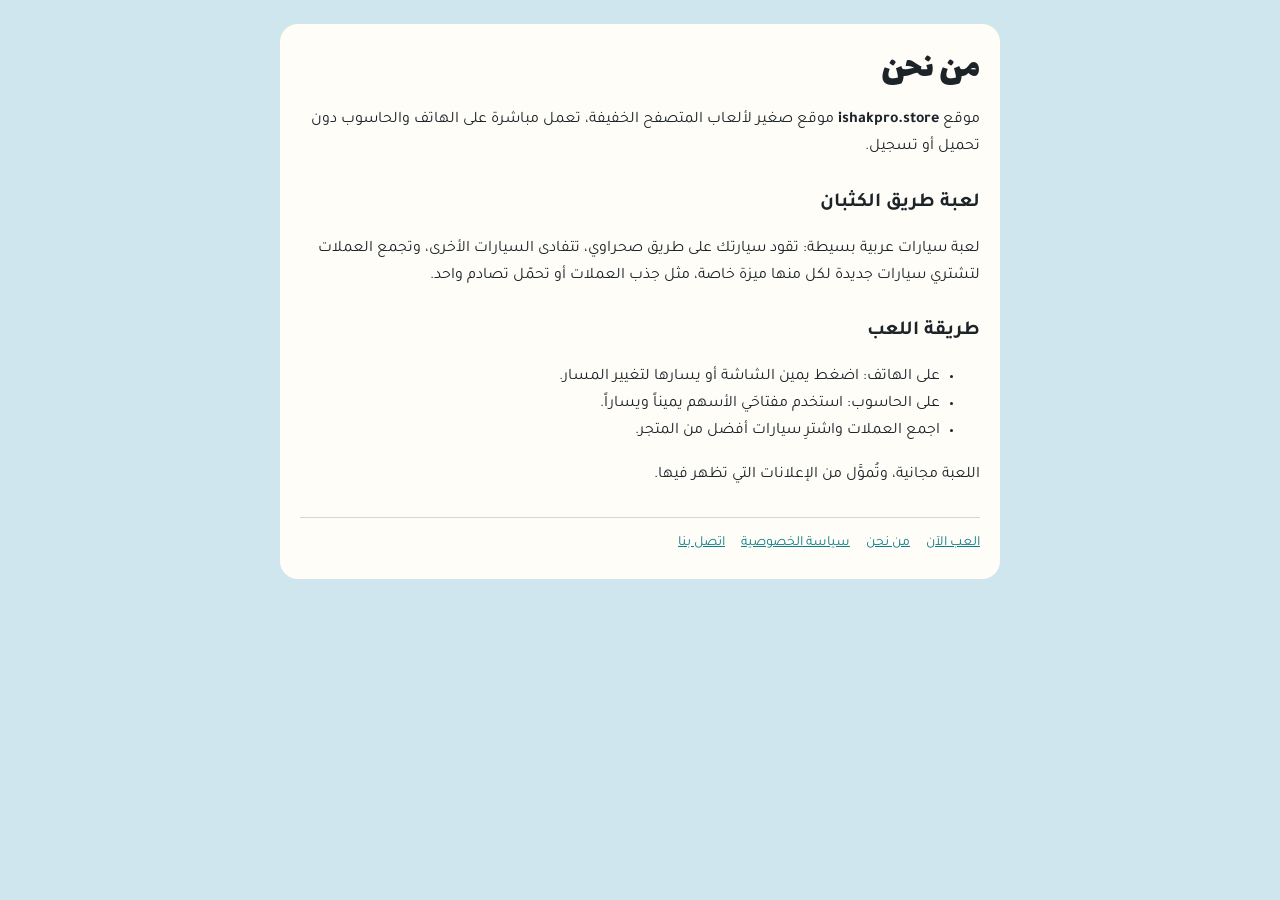
==== about.html @ cf5709ab "Add custom domain and site pages for AdSense - CNAME for ishakpro.store (GitHub Pages custom domain)" ====
<!DOCTYPE html>
<html lang="ar" dir="rtl">
<head>
<meta charset="utf-8">
<meta name="viewport" content="width=device-width, initial-scale=1">
<link rel="preconnect" href="https://fonts.googleapis.com">
<link rel="preconnect" href="https://fonts.gstatic.com" crossorigin>
<link href="https://fonts.googleapis.com/css2?family=Lalezar&family=Tajawal:wght@400;700&display=swap" rel="stylesheet">
<link rel="stylesheet" href="site.css">
<title>من نحن</title>
<meta name="description" content="تعرّف على لعبة طريق الكثبان وموقع ishakpro.store.">
</head>
<body>
<main>
  <h1>من نحن</h1>
  <p>موقع <b>ishakpro.store</b> موقع صغير لألعاب المتصفح الخفيفة، تعمل مباشرة على الهاتف والحاسوب دون تحميل أو تسجيل.</p>
  <h2>لعبة طريق الكثبان</h2>
  <p>لعبة سيارات عربية بسيطة: تقود سيارتك على طريق صحراوي، تتفادى السيارات الأخرى، وتجمع العملات لتشتري سيارات جديدة لكل منها ميزة خاصة، مثل جذب العملات أو تحمّل تصادم واحد.</p>
  <h2>طريقة اللعب</h2>
  <ul>
    <li>على الهاتف: اضغط يمين الشاشة أو يسارها لتغيير المسار.</li>
    <li>على الحاسوب: استخدم مفتاحَي الأسهم يميناً ويساراً.</li>
    <li>اجمع العملات واشترِ سيارات أفضل من المتجر.</li>
  </ul>
  <p>اللعبة مجانية، وتُموَّل من الإعلانات التي تظهر فيها.</p>
  <nav>
    <a href="./">العب الآن</a>
    <a href="about.html">من نحن</a>
    <a href="privacy.html">سياسة الخصوصية</a>
    <a href="contact.html">اتصل بنا</a>
  </nav>
</main>
</body>
</html>
---- site.css ----
:root {
  --bg: #cfe6ef; --card: #fffdf7; --ink: #1c2329; --muted: #5b6770; --line: #ddd6c4; --accent: #0f7f8a;
}
@media (prefers-color-scheme: dark) {
  :root:not([data-theme="light"]) { --bg: #0f151a; --card: #1b232b; --ink: #eef2f4; --muted: #9aa8b2; --line: #33414c; --accent: #3fb6bf; }
}
:root[data-theme="dark"] { --bg: #0f151a; --card: #1b232b; --ink: #eef2f4; --muted: #9aa8b2; --line: #33414c; --accent: #3fb6bf; }
*, *::before, *::after { box-sizing: border-box; }
body { margin: 0; background: var(--bg); color: var(--ink); font-family: 'Tajawal', 'Segoe UI', Tahoma, Arial, sans-serif; font-size: 16px; line-height: 1.7; }
main { max-width: 720px; margin: 24px auto; padding: 24px 20px; background: var(--card); border-radius: 18px; }
@media (max-width: 760px) { main { margin: 16px; } }
h1 { font-family: 'Lalezar', 'Tajawal', Tahoma, sans-serif; font-weight: 400; font-size: 36px; line-height: 1.2; margin: 0 0 8px; }
h2 { font-size: 20px; margin: 24px 0 6px; }
p, li { color: var(--ink); }
.muted { color: var(--muted); font-size: 14px; }
a { color: var(--accent); }
nav { display: flex; flex-wrap: wrap; gap: 8px 16px; margin-top: 28px; padding-top: 14px; border-top: 1px solid var(--line); font-size: 14px; }
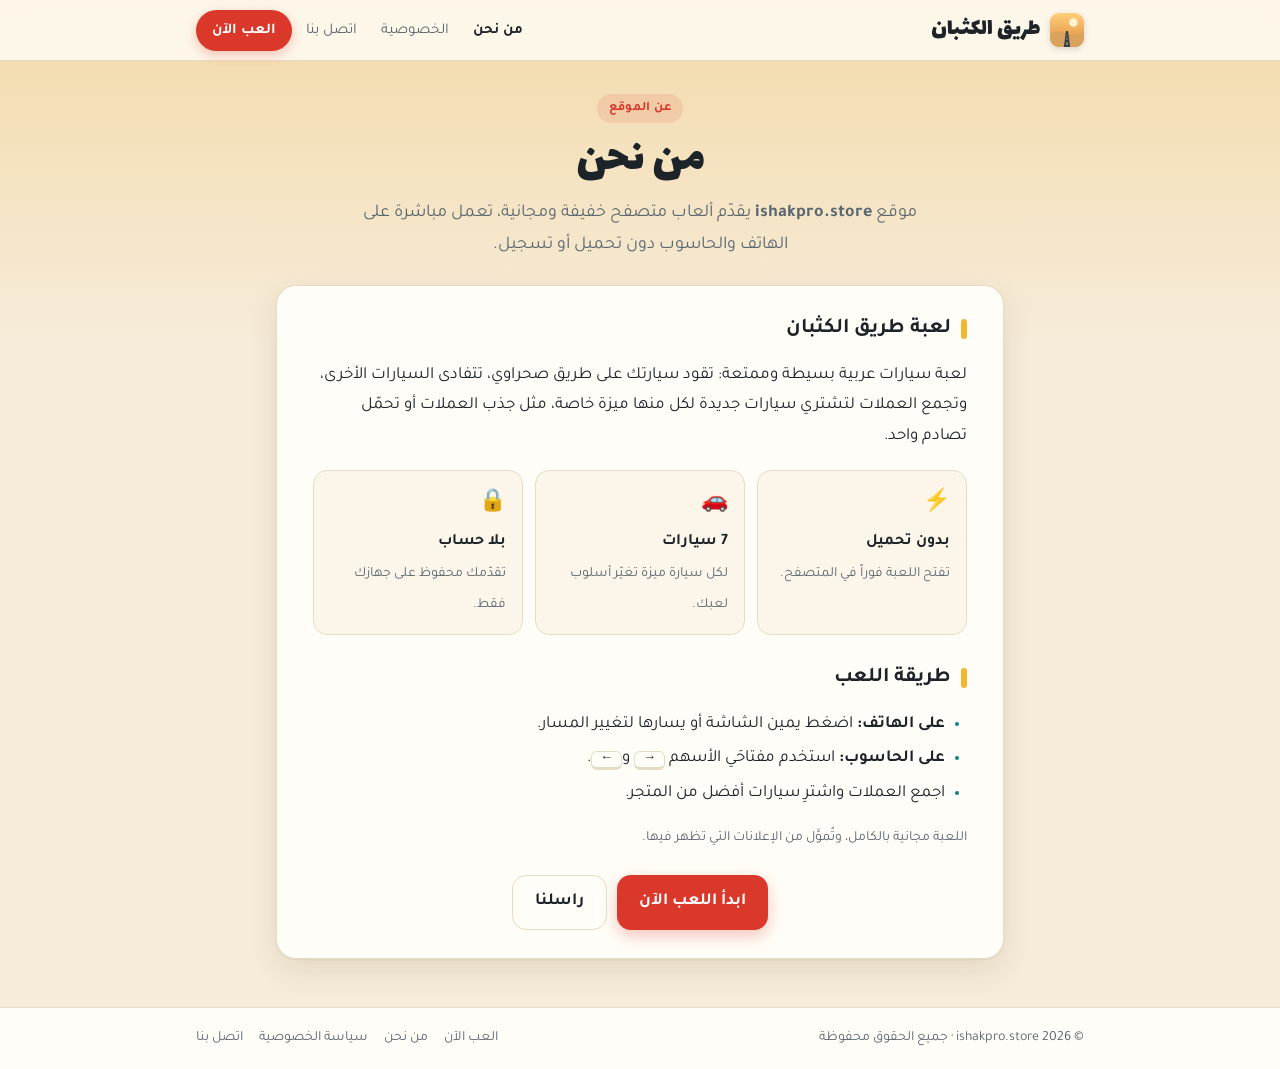
==== commit f1065fed: "Give the site a professional look - Shared header, footer and card layout for about, contact and pri" ====
--- a/about.html
+++ b/about.html
@@ -3,32 +3,78 @@
 <head>
 <meta charset="utf-8">
 <meta name="viewport" content="width=device-width, initial-scale=1">
+<title>من نحن | طريق الكثبان</title>
+<meta name="description" content="تعرّف على لعبة طريق الكثبان وموقع ishakpro.store: ألعاب متصفح خفيفة ومجانية تعمل على الهاتف والحاسوب.">
+<meta name="theme-color" content="#e08a3c">
+<meta property="og:type" content="website">
+<meta property="og:site_name" content="طريق الكثبان">
+<meta property="og:title" content="من نحن | طريق الكثبان">
+<meta property="og:description" content="تعرّف على لعبة طريق الكثبان وموقع ishakpro.store: ألعاب متصفح خفيفة ومجانية تعمل على الهاتف والحاسوب.">
+<meta property="og:locale" content="ar_AR">
+<link rel="icon" href="icon.svg" type="image/svg+xml">
+<link rel="apple-touch-icon" href="icon.svg">
+<link rel="manifest" href="site.webmanifest">
 <link rel="preconnect" href="https://fonts.googleapis.com">
 <link rel="preconnect" href="https://fonts.gstatic.com" crossorigin>
 <link href="https://fonts.googleapis.com/css2?family=Lalezar&family=Tajawal:wght@400;700&display=swap" rel="stylesheet">
 <link rel="stylesheet" href="site.css">
-<title>من نحن</title>
-<meta name="description" content="تعرّف على لعبة طريق الكثبان وموقع ishakpro.store.">
+<script async src="https://pagead2.googlesyndication.com/pagead/js/adsbygoogle.js?client=ca-pub-2572794297000732"
+     crossorigin="anonymous"></script>
 </head>
 <body>
+<header class="site-header">
+  <div class="wrap">
+    <a class="brand" href="./"><img src="icon.svg" alt="" width="34" height="34">طريق الكثبان</a>
+    <nav class="site-nav" aria-label="القائمة الرئيسية">
+      <a href="about.html" aria-current="page">من نحن</a>
+      <a href="privacy.html">الخصوصية</a>
+      <a href="contact.html">اتصل بنا</a>
+      <a class="cta" href="./">العب الآن</a>
+    </nav>
+  </div>
+</header>
+
 <main>
-  <h1>من نحن</h1>
-  <p>موقع <b>ishakpro.store</b> موقع صغير لألعاب المتصفح الخفيفة، تعمل مباشرة على الهاتف والحاسوب دون تحميل أو تسجيل.</p>
-  <h2>لعبة طريق الكثبان</h2>
-  <p>لعبة سيارات عربية بسيطة: تقود سيارتك على طريق صحراوي، تتفادى السيارات الأخرى، وتجمع العملات لتشتري سيارات جديدة لكل منها ميزة خاصة، مثل جذب العملات أو تحمّل تصادم واحد.</p>
-  <h2>طريقة اللعب</h2>
-  <ul>
-    <li>على الهاتف: اضغط يمين الشاشة أو يسارها لتغيير المسار.</li>
-    <li>على الحاسوب: استخدم مفتاحَي الأسهم يميناً ويساراً.</li>
-    <li>اجمع العملات واشترِ سيارات أفضل من المتجر.</li>
-  </ul>
-  <p>اللعبة مجانية، وتُموَّل من الإعلانات التي تظهر فيها.</p>
-  <nav>
-    <a href="./">العب الآن</a>
-    <a href="about.html">من نحن</a>
-    <a href="privacy.html">سياسة الخصوصية</a>
-    <a href="contact.html">اتصل بنا</a>
-  </nav>
+  <div class="page-head">
+    <span class="eyebrow">عن الموقع</span>
+    <h1>من نحن</h1>
+    <p class="lead">موقع <b>ishakpro.store</b> يقدّم ألعاب متصفح خفيفة ومجانية، تعمل مباشرة على الهاتف والحاسوب دون تحميل أو تسجيل.</p>
+  </div>
+
+  <section class="card">
+    <h2>لعبة طريق الكثبان</h2>
+    <p>لعبة سيارات عربية بسيطة وممتعة: تقود سيارتك على طريق صحراوي، تتفادى السيارات الأخرى، وتجمع العملات لتشتري سيارات جديدة لكل منها ميزة خاصة، مثل جذب العملات أو تحمّل تصادم واحد.</p>
+    <div class="features">
+      <div class="feature"><i>⚡</i><b>بدون تحميل</b><span>تفتح اللعبة فوراً في المتصفح.</span></div>
+      <div class="feature"><i>🚗</i><b>7 سيارات</b><span>لكل سيارة ميزة تغيّر أسلوب لعبك.</span></div>
+      <div class="feature"><i>🔒</i><b>بلا حساب</b><span>تقدّمك محفوظ على جهازك فقط.</span></div>
+    </div>
+
+    <h2>طريقة اللعب</h2>
+    <ul>
+      <li><b>على الهاتف:</b> اضغط يمين الشاشة أو يسارها لتغيير المسار.</li>
+      <li><b>على الحاسوب:</b> استخدم مفتاحَي الأسهم <kbd>→</kbd> و<kbd>←</kbd>.</li>
+      <li>اجمع العملات واشترِ سيارات أفضل من المتجر.</li>
+    </ul>
+    <p class="muted">اللعبة مجانية بالكامل، وتُموَّل من الإعلانات التي تظهر فيها.</p>
+    <div class="actions">
+      <a class="btn" href="./">ابدأ اللعب الآن</a>
+      <a class="btn ghost" href="contact.html">راسلنا</a>
+    </div>
+  </section>
 </main>
+
+<footer class="site-footer">
+  <div class="wrap">
+    <span>© <span id="yr">2026</span> ishakpro.store · جميع الحقوق محفوظة</span>
+    <nav aria-label="روابط التذييل">
+      <a href="./">العب الآن</a>
+      <a href="about.html">من نحن</a>
+      <a href="privacy.html">سياسة الخصوصية</a>
+      <a href="contact.html">اتصل بنا</a>
+    </nav>
+  </div>
+</footer>
+<script>document.getElementById('yr').textContent = new Date().getFullYear();</script>
 </body>
 </html>
--- a/site.css
+++ b/site.css
@@ -1,17 +1,82 @@
 :root {
-  --bg: #cfe6ef; --card: #fffdf7; --ink: #1c2329; --muted: #5b6770; --line: #ddd6c4; --accent: #0f7f8a;
+  --bg: #f6ecd9; --bg2: #f3d9a8; --card: #fffdf7; --ink: #1c2329; --muted: #5b6770; --line: #e6dcc6;
+  --accent: #0f7f8a; --accent-ink: #ffffff; --brand: #d9382b; --gold: #f2b632;
+  --shadow: 0 1px 2px rgba(60,40,10,.06), 0 12px 32px rgba(60,40,10,.10);
+  --display: 'Lalezar', 'Tajawal', Tahoma, sans-serif;
 }
 @media (prefers-color-scheme: dark) {
-  :root:not([data-theme="light"]) { --bg: #0f151a; --card: #1b232b; --ink: #eef2f4; --muted: #9aa8b2; --line: #33414c; --accent: #3fb6bf; }
+  :root:not([data-theme="light"]) { --bg: #0f151a; --bg2: #1a1f24; --card: #1b232b; --ink: #eef2f4; --muted: #9aa8b2; --line: #2c3842; --accent: #3fb6bf; --accent-ink: #0b1418; --shadow: 0 12px 32px rgba(0,0,0,.35); }
 }
-:root[data-theme="dark"] { --bg: #0f151a; --card: #1b232b; --ink: #eef2f4; --muted: #9aa8b2; --line: #33414c; --accent: #3fb6bf; }
+:root[data-theme="dark"] { --bg: #0f151a; --bg2: #1a1f24; --card: #1b232b; --ink: #eef2f4; --muted: #9aa8b2; --line: #2c3842; --accent: #3fb6bf; --accent-ink: #0b1418; --shadow: 0 12px 32px rgba(0,0,0,.35); }
+
 *, *::before, *::after { box-sizing: border-box; }
-body { margin: 0; background: var(--bg); color: var(--ink); font-family: 'Tajawal', 'Segoe UI', Tahoma, Arial, sans-serif; font-size: 16px; line-height: 1.7; }
-main { max-width: 720px; margin: 24px auto; padding: 24px 20px; background: var(--card); border-radius: 18px; }
-@media (max-width: 760px) { main { margin: 16px; } }
-h1 { font-family: 'Lalezar', 'Tajawal', Tahoma, sans-serif; font-weight: 400; font-size: 36px; line-height: 1.2; margin: 0 0 8px; }
-h2 { font-size: 20px; margin: 24px 0 6px; }
+html { -webkit-text-size-adjust: 100%; }
+body {
+  margin: 0; min-height: 100vh; display: flex; flex-direction: column;
+  background: linear-gradient(180deg, var(--bg2) 0, var(--bg) 340px) var(--bg);
+  color: var(--ink); font-family: 'Tajawal', 'Segoe UI', Tahoma, Arial, sans-serif; font-size: 17px; line-height: 1.8;
+}
+:focus-visible { outline: 3px solid var(--accent); outline-offset: 2px; border-radius: 6px; }
+a { color: var(--accent); text-underline-offset: 3px; }
+
+/* Header */
+.site-header { position: sticky; top: 0; z-index: 10; background: color-mix(in srgb, var(--card) 82%, transparent);
+  -webkit-backdrop-filter: blur(10px); backdrop-filter: blur(10px); border-bottom: 1px solid var(--line); }
+.site-header .wrap { display: flex; align-items: center; justify-content: space-between; gap: 12px; min-height: 60px; }
+.wrap { width: 100%; max-width: 920px; margin: 0 auto; padding: 0 16px; }
+.brand { display: inline-flex; align-items: center; gap: 10px; color: var(--ink); text-decoration: none;
+  font-family: var(--display); font-size: 24px; line-height: 1; }
+.brand img { width: 34px; height: 34px; border-radius: 9px; box-shadow: 0 2px 6px rgba(0,0,0,.15); }
+.site-nav { display: flex; align-items: center; gap: 4px; font-size: 15px; }
+.site-nav a { color: var(--muted); text-decoration: none; padding: 6px 10px; border-radius: 999px; transition: background .15s, color .15s; }
+.site-nav a:hover { color: var(--ink); background: color-mix(in srgb, var(--ink) 7%, transparent); }
+.site-nav a[aria-current="page"] { color: var(--ink); font-weight: 700; }
+.site-nav .cta { background: var(--brand); color: #fff; font-weight: 700; padding: 7px 16px; box-shadow: 0 4px 12px rgba(217,56,43,.28); }
+.site-nav .cta:hover { background: #c22f23; color: #fff; }
+@media (max-width: 640px) { .site-nav a:not(.cta) { display: none; } .brand { font-size: 21px; } }
+
+/* Content */
+main { flex: 1; width: 100%; max-width: 760px; margin: 0 auto; padding: 32px 16px 48px; }
+.page-head { text-align: center; margin-bottom: 24px; }
+.eyebrow { display: inline-block; font-size: 13px; font-weight: 700; letter-spacing: .02em; color: var(--brand);
+  background: color-mix(in srgb, var(--brand) 12%, transparent); padding: 3px 12px; border-radius: 999px; margin-bottom: 10px; }
+h1 { font-family: var(--display); font-weight: 400; font-size: clamp(34px, 6vw, 46px); line-height: 1.2; margin: 0 0 8px; }
+.lead { color: var(--muted); font-size: 18px; margin: 0 auto; max-width: 560px; }
+.card { background: var(--card); border: 1px solid var(--line); border-radius: 20px; padding: 28px clamp(18px, 4vw, 36px); box-shadow: var(--shadow); }
+.card + .card { margin-top: 16px; }
+h2 { font-size: 21px; line-height: 1.4; margin: 28px 0 8px; display: flex; align-items: center; gap: 10px; }
+h2::before { content: ""; width: 6px; height: 20px; border-radius: 3px; background: var(--gold); flex: none; }
+.card > h2:first-child { margin-top: 0; }
 p, li { color: var(--ink); }
+ul { padding-inline-start: 22px; }
+li { margin: 4px 0; }
+li::marker { color: var(--accent); }
 .muted { color: var(--muted); font-size: 14px; }
-a { color: var(--accent); }
-nav { display: flex; flex-wrap: wrap; gap: 8px 16px; margin-top: 28px; padding-top: 14px; border-top: 1px solid var(--line); font-size: 14px; }
+
+.features { display: grid; grid-template-columns: repeat(auto-fit, minmax(180px, 1fr)); gap: 12px; margin: 16px 0 4px; }
+.feature { border: 1px solid var(--line); border-radius: 14px; padding: 14px 16px; background: color-mix(in srgb, var(--bg) 45%, var(--card)); }
+.feature b { display: block; font-size: 16px; margin-bottom: 2px; }
+.feature span { color: var(--muted); font-size: 14px; line-height: 1.6; }
+.feature i { font-style: normal; font-size: 22px; display: block; margin-bottom: 4px; }
+
+kbd { font-family: inherit; font-size: 13px; padding: 1px 8px; border: 1px solid var(--line); border-bottom-width: 3px; border-radius: 6px; background: var(--card); }
+
+.btn { display: inline-flex; align-items: center; justify-content: center; gap: 8px; font: inherit; font-weight: 700; text-decoration: none;
+  background: var(--brand); color: #fff; padding: 11px 22px; border-radius: 14px; box-shadow: 0 6px 16px rgba(217,56,43,.28); transition: transform .12s, background .15s; }
+.btn:hover { background: #c22f23; transform: translateY(-1px); }
+.btn.ghost { background: transparent; color: var(--ink); border: 1.5px solid var(--line); box-shadow: none; }
+.btn.ghost:hover { background: color-mix(in srgb, var(--ink) 6%, transparent); }
+.actions { display: flex; flex-wrap: wrap; gap: 10px; justify-content: center; margin-top: 24px; }
+
+.contact-box { display: flex; flex-wrap: wrap; align-items: center; justify-content: space-between; gap: 12px;
+  border: 1px dashed var(--line); border-radius: 14px; padding: 14px 16px; margin: 12px 0; }
+.contact-box a { font-weight: 700; font-size: 18px; word-break: break-all; }
+
+/* Footer */
+.site-footer { border-top: 1px solid var(--line); background: var(--card); font-size: 14px; color: var(--muted); }
+.site-footer .wrap { display: flex; flex-wrap: wrap; align-items: center; justify-content: space-between; gap: 8px 20px; padding-block: 18px; }
+.site-footer nav { display: flex; flex-wrap: wrap; gap: 4px 16px; }
+.site-footer a { color: var(--muted); text-decoration: none; }
+.site-footer a:hover { color: var(--ink); text-decoration: underline; }
+
+@media (prefers-reduced-motion: reduce) { * { transition: none !important; } }
